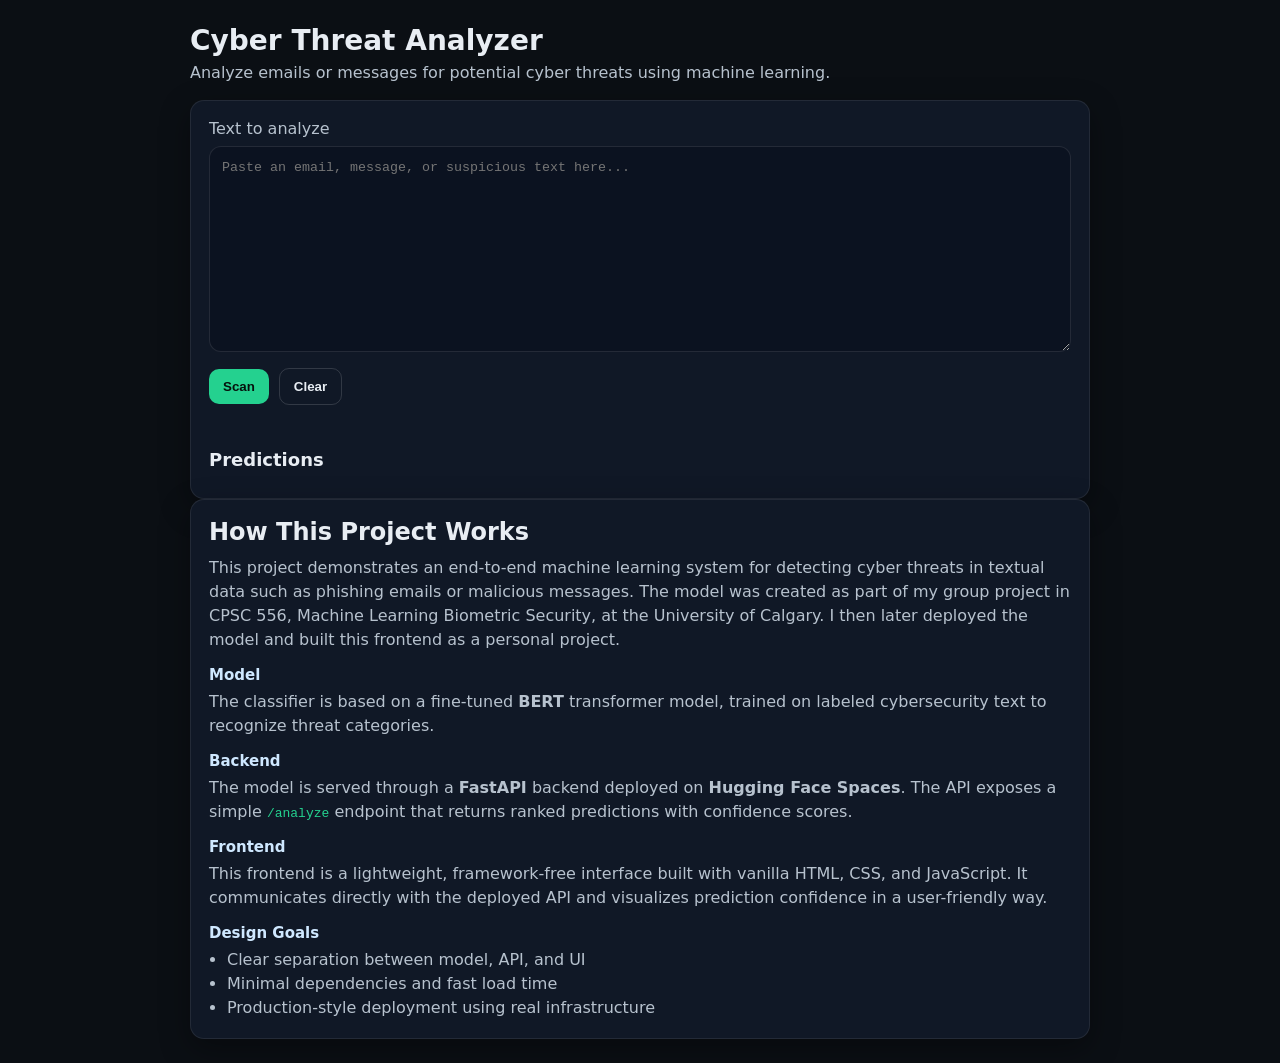
==== index.html @ 3563f41f "changed project structure" ====
<!doctype html>
<html lang="en">
<head>
  <meta charset="UTF-8" />
  <meta name="viewport" content="width=device-width, initial-scale=1.0" />
  <title>Cyber Threat Analyzer</title>
  <link rel="stylesheet" href="style.css" />
</head>
<body>
  <div class="app">

    <header class="header">
      <h1>Cyber Threat Analyzer</h1>
      <p>Analyze emails or messages for potential cyber threats using machine learning.</p>
    </header>

    <main class="card">
      <label class="label" for="text">Text to analyze</label>
      <textarea
        id="text"
        rows="10"
        placeholder="Paste an email, message, or suspicious text here..."
      ></textarea>

      <div class="row">
        <button id="scanBtn">Scan</button>
        <button id="clearBtn" class="secondary">Clear</button>
      </div>

      <div id="status" class="status"></div>

      <section class="results">
        <h2>Predictions</h2>
        <div id="predictions" class="predictions"></div>
      </section>
    </main>

    <!-- Recruiter / Project Explanation -->
    <section class="card info">
      <h2>How This Project Works</h2>

      <p>
        This project demonstrates an end-to-end machine learning system for detecting
        cyber threats in textual data such as phishing emails or malicious messages.
        The model was created as part of my group project in CPSC 556, Machine Learning Biometric Security,
        at the University of Calgary. I then later deployed the model and built this frontend as a personal project.
      </p>

      <h3>Model</h3>
      <p>
        The classifier is based on a fine-tuned <strong>BERT</strong> transformer model,
        trained on labeled cybersecurity text to recognize threat categories.
      </p>

      <h3>Backend</h3>
      <p>
        The model is served through a <strong>FastAPI</strong> backend deployed on
        <strong>Hugging Face Spaces</strong>. The API exposes a simple <code>/analyze</code>
        endpoint that returns ranked predictions with confidence scores.
      </p>

      <h3>Frontend</h3>
      <p>
        This frontend is a lightweight, framework-free interface built with
        vanilla HTML, CSS, and JavaScript. It communicates directly with the
        deployed API and visualizes prediction confidence in a user-friendly way.
      </p>

      <h3>Design Goals</h3>
      <ul>
        <li>Clear separation between model, API, and UI</li>
        <li>Minimal dependencies and fast load time</li>
        <li>Production-style deployment using real infrastructure</li>
      </ul>
    </section>

  </div>

  <script src="app.js"></script>
</body>
</html>
---- style.css ----
/* Reset */
* {
  box-sizing: border-box;
  margin: 0;
  padding: 0;
}

/* Base */
body {
  font-family: system-ui, -apple-system, Segoe UI, Roboto, Arial, sans-serif;
  background: #0b0f14;
  color: #e8edf3;
  padding: 24px;
}

.app {
  max-width: 900px;
  margin: 0 auto;
}

/* Header */
.header {
  margin-bottom: 18px;
}

.header h1 {
  font-size: 28px;
  margin-bottom: 6px;
}

.header p {
  color: #b7c2ce;
}

/* Card */
.card {
  background: #101826;
  border: 1px solid rgba(255, 255, 255, 0.08);
  border-radius: 14px;
  padding: 18px;
  box-shadow: 0 10px 30px rgba(0, 0, 0, 0.35);
}

/* Inputs */
.label {
  display: block;
  margin-bottom: 8px;
  color: #b7c2ce;
}

textarea {
  width: 100%;
  min-height: 160px;
  border-radius: 12px;
  border: 1px solid rgba(255, 255, 255, 0.1);
  background: #0b1220;
  color: #e8edf3;
  padding: 12px;
  resize: vertical;
  outline: none;
  line-height: 1.35;
}

/* Controls row */
.row {
  display: flex;
  flex-wrap: wrap;
  gap: 10px;
  align-items: center;
  margin-top: 12px;
}

button {
  border: none;
  border-radius: 10px;
  padding: 10px 14px;
  cursor: pointer;
  background: #24d18f;
  color: #06110c;
  font-weight: 700;
}

button.secondary {
  background: transparent;
  border: 1px solid rgba(255, 255, 255, 0.14);
  color: #e8edf3;
}

/* API input */
.api {
  margin-left: auto;
  display: flex;
  gap: 8px;
  align-items: center;
  color: #b7c2ce;
}

.api input {
  width: 300px;
  max-width: 60vw;
  border-radius: 10px;
  border: 1px solid rgba(255, 255, 255, 0.1);
  background: #0b1220;
  color: #e8edf3;
  padding: 8px 10px;
  outline: none;
}

/* Status */
.status {
  margin-top: 10px;
  min-height: 18px;
  color: #b7c2ce;
}

/* Results */
.results {
  margin-top: 16px;
}

.results h2 {
  font-size: 18px;
  margin-bottom: 10px;
}

.predictions {
  display: grid;
  gap: 10px;
}

.pred {
  padding: 12px;
  border-radius: 12px;
  border: 1px solid rgba(255, 255, 255, 0.08);
  background: rgba(255, 255, 255, 0.03);
  display: flex;
  flex-direction: column;
  gap: 6px;
}

.predRow {
  display: flex;
  justify-content: space-between;
  align-items: center;
}

.badge {
  font-weight: 800;
  letter-spacing: 0.3px;
}

.score {
  color: #b7c2ce;
}

/* Confidence bar */
.barWrap {
  width: 100%;
  height: 10px;
  border-radius: 999px;
  background: rgba(255, 255, 255, 0.08);
  overflow: hidden;
}

.bar {
  height: 100%;
  width: 0%;
  background: #24d18f;
}

/* Footer */
.footer {
  margin-top: 14px;
  color: #9fb0c2;
}

code {
  color: #24d18f;
}

.info h2 {
  margin-bottom: 10px;
}

.info h3 {
  margin-top: 14px;
  margin-bottom: 6px;
  font-size: 15px;
  color: #cfe8ff;
}

.info p,
.info li {
  color: #b7c2ce;
  line-height: 1.5;
}

.info ul {
  margin-left: 18px;
}
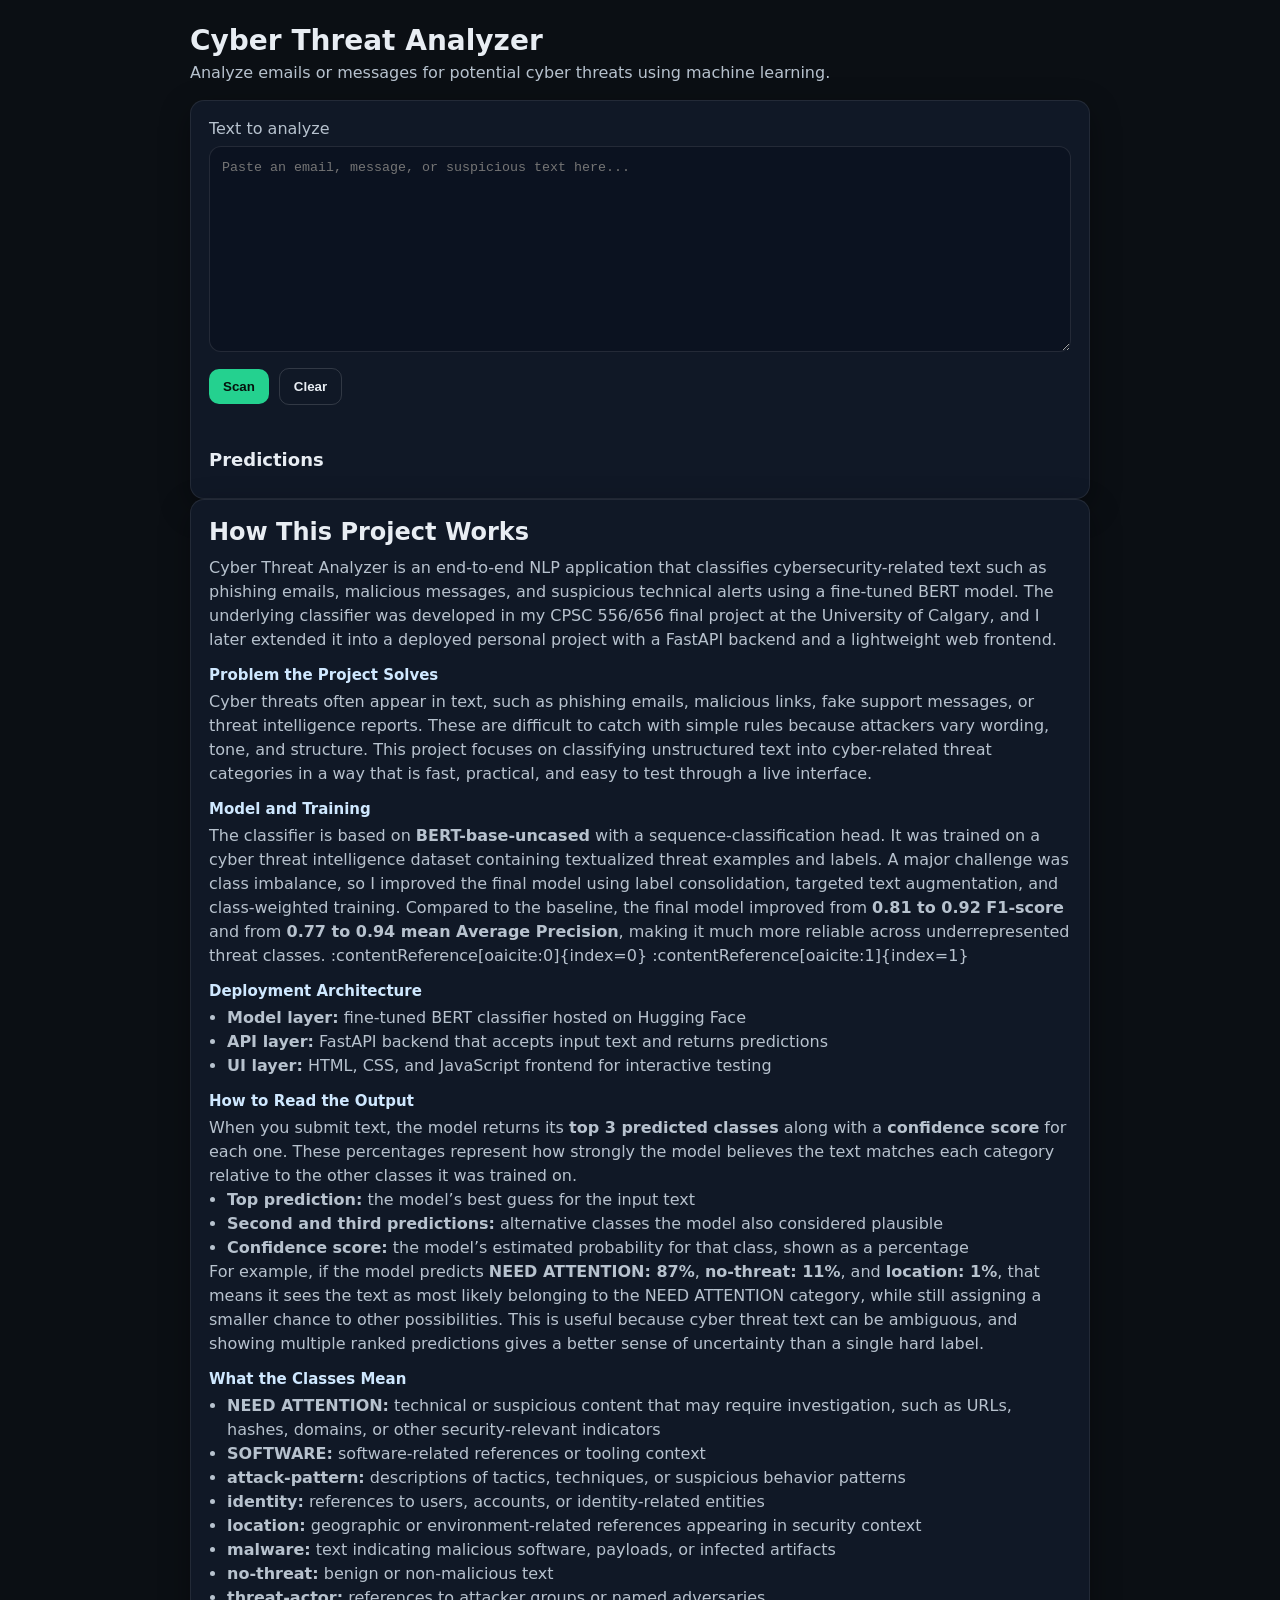
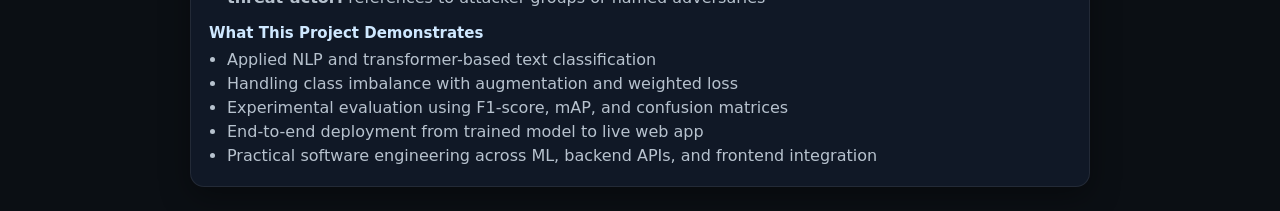
==== commit 1aa7bc25: "Improved the explanation of how the project works. Explained in detail the tools used, the architect" ====
--- a/index.html
+++ b/index.html
@@ -40,37 +40,88 @@
       <h2>How This Project Works</h2>
 
       <p>
-        This project demonstrates an end-to-end machine learning system for detecting
-        cyber threats in textual data such as phishing emails or malicious messages.
-        The model was created as part of my group project in CPSC 556, Machine Learning Biometric Security,
-        at the University of Calgary. I then later deployed the model and built this frontend as a personal project.
+        Cyber Threat Analyzer is an end-to-end NLP application that classifies cybersecurity-related
+        text such as phishing emails, malicious messages, and suspicious technical alerts using a
+        fine-tuned BERT model. The underlying classifier was developed in my CPSC 556/656 final project
+        at the University of Calgary, and I later extended it into a deployed personal project with a
+        FastAPI backend and a lightweight web frontend.
       </p>
 
-      <h3>Model</h3>
+      <h3>Problem the Project Solves</h3>
       <p>
-        The classifier is based on a fine-tuned <strong>BERT</strong> transformer model,
-        trained on labeled cybersecurity text to recognize threat categories.
+        Cyber threats often appear in text, such as phishing emails, malicious links, fake support
+        messages, or threat intelligence reports. These are difficult to catch with simple rules because
+        attackers vary wording, tone, and structure. This project focuses on classifying unstructured
+        text into cyber-related threat categories in a way that is fast, practical, and easy to test
+        through a live interface.
       </p>
 
-      <h3>Backend</h3>
+      <h3>Model and Training</h3>
       <p>
-        The model is served through a <strong>FastAPI</strong> backend deployed on
-        <strong>Hugging Face Spaces</strong>. The API exposes a simple <code>/analyze</code>
-        endpoint that returns ranked predictions with confidence scores.
+        The classifier is based on <strong>BERT-base-uncased</strong> with a sequence-classification
+        head. It was trained on a cyber threat intelligence dataset containing textualized threat
+        examples and labels. A major challenge was class imbalance, so I improved the final model using
+        label consolidation, targeted text augmentation, and class-weighted training. Compared to the
+        baseline, the final model improved from <strong>0.81 to 0.92 F1-score</strong> and from
+        <strong>0.77 to 0.94 mean Average Precision</strong>, making it much more reliable across
+        underrepresented threat classes. :contentReference[oaicite:0]{index=0} :contentReference[oaicite:1]{index=1}
       </p>
 
-      <h3>Frontend</h3>
+      <h3>Deployment Architecture</h3>
+      <ul>
+        <li><strong>Model layer:</strong> fine-tuned BERT classifier hosted on Hugging Face</li>
+        <li><strong>API layer:</strong> FastAPI backend that accepts input text and returns predictions</li>
+        <li><strong>UI layer:</strong> HTML, CSS, and JavaScript frontend for interactive testing</li>
+      </ul>
+
+      <h3>How to Read the Output</h3>
       <p>
-        This frontend is a lightweight, framework-free interface built with
-        vanilla HTML, CSS, and JavaScript. It communicates directly with the
-        deployed API and visualizes prediction confidence in a user-friendly way.
+        When you submit text, the model returns its <strong>top 3 predicted classes</strong> along with
+        a <strong>confidence score</strong> for each one. These percentages represent how strongly the
+        model believes the text matches each category relative to the other classes it was trained on.
       </p>
 
-      <h3>Design Goals</h3>
       <ul>
-        <li>Clear separation between model, API, and UI</li>
-        <li>Minimal dependencies and fast load time</li>
-        <li>Production-style deployment using real infrastructure</li>
+        <li>
+          <strong>Top prediction:</strong> the model’s best guess for the input text
+        </li>
+        <li>
+          <strong>Second and third predictions:</strong> alternative classes the model also considered
+          plausible
+        </li>
+        <li>
+          <strong>Confidence score:</strong> the model’s estimated probability for that class, shown as
+          a percentage
+        </li>
+      </ul>
+
+      <p>
+        For example, if the model predicts <strong>NEED ATTENTION: 87%</strong>,
+        <strong>no-threat: 11%</strong>, and <strong>location: 1%</strong>, that means it sees the text
+        as most likely belonging to the NEED ATTENTION category, while still assigning a smaller chance
+        to other possibilities. This is useful because cyber threat text can be ambiguous, and showing
+        multiple ranked predictions gives a better sense of uncertainty than a single hard label.
+      </p>
+
+      <h3>What the Classes Mean</h3>
+      <ul>
+        <li><strong>NEED ATTENTION:</strong> technical or suspicious content that may require investigation, such as URLs, hashes, domains, or other security-relevant indicators</li>
+        <li><strong>SOFTWARE:</strong> software-related references or tooling context</li>
+        <li><strong>attack-pattern:</strong> descriptions of tactics, techniques, or suspicious behavior patterns</li>
+        <li><strong>identity:</strong> references to users, accounts, or identity-related entities</li>
+        <li><strong>location:</strong> geographic or environment-related references appearing in security context</li>
+        <li><strong>malware:</strong> text indicating malicious software, payloads, or infected artifacts</li>
+        <li><strong>no-threat:</strong> benign or non-malicious text</li>
+        <li><strong>threat-actor:</strong> references to attacker groups or named adversaries</li>
+      </ul>
+
+      <h3>What This Project Demonstrates</h3>
+      <ul>
+        <li>Applied NLP and transformer-based text classification</li>
+        <li>Handling class imbalance with augmentation and weighted loss</li>
+        <li>Experimental evaluation using F1-score, mAP, and confusion matrices</li>
+        <li>End-to-end deployment from trained model to live web app</li>
+        <li>Practical software engineering across ML, backend APIs, and frontend integration</li>
       </ul>
     </section>
 
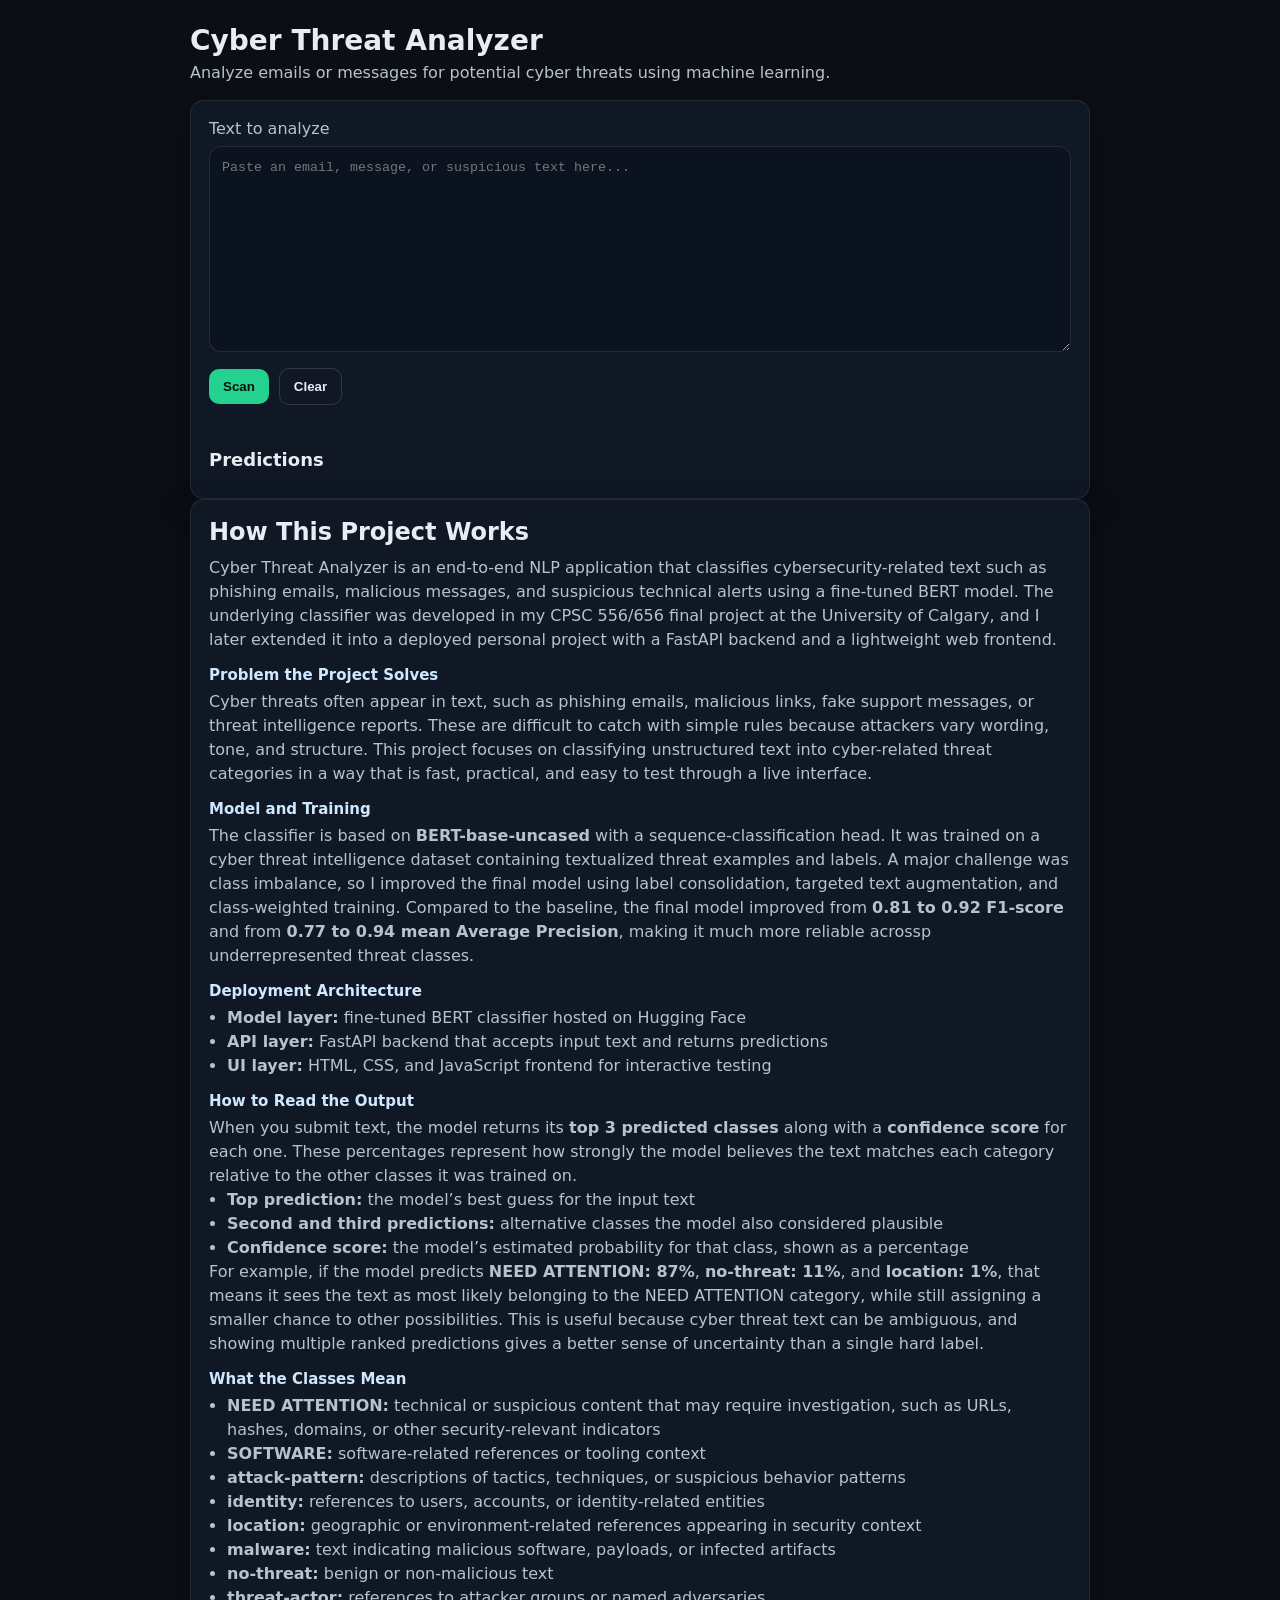
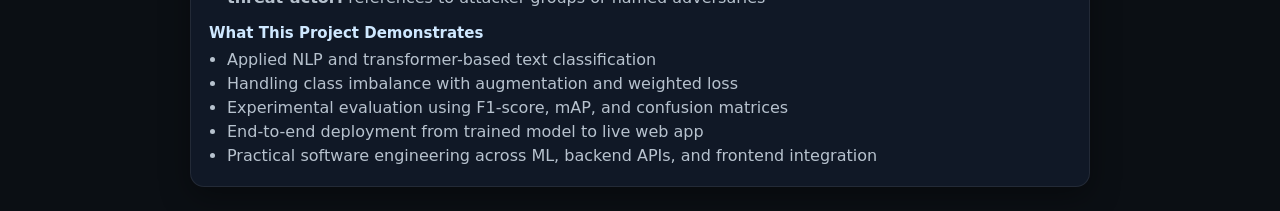
==== commit 897476f2: "Correct text formatting in index.html Fix formatting issue in the HTML content." ====
--- a/index.html
+++ b/index.html
@@ -63,8 +63,8 @@
         examples and labels. A major challenge was class imbalance, so I improved the final model using
         label consolidation, targeted text augmentation, and class-weighted training. Compared to the
         baseline, the final model improved from <strong>0.81 to 0.92 F1-score</strong> and from
-        <strong>0.77 to 0.94 mean Average Precision</strong>, making it much more reliable across
-        underrepresented threat classes. :contentReference[oaicite:0]{index=0} :contentReference[oaicite:1]{index=1}
+        <strong>0.77 to 0.94 mean Average Precision</strong>, making it much more reliable acrossp
+        underrepresented threat classes.
       </p>
 
       <h3>Deployment Architecture</h3>
